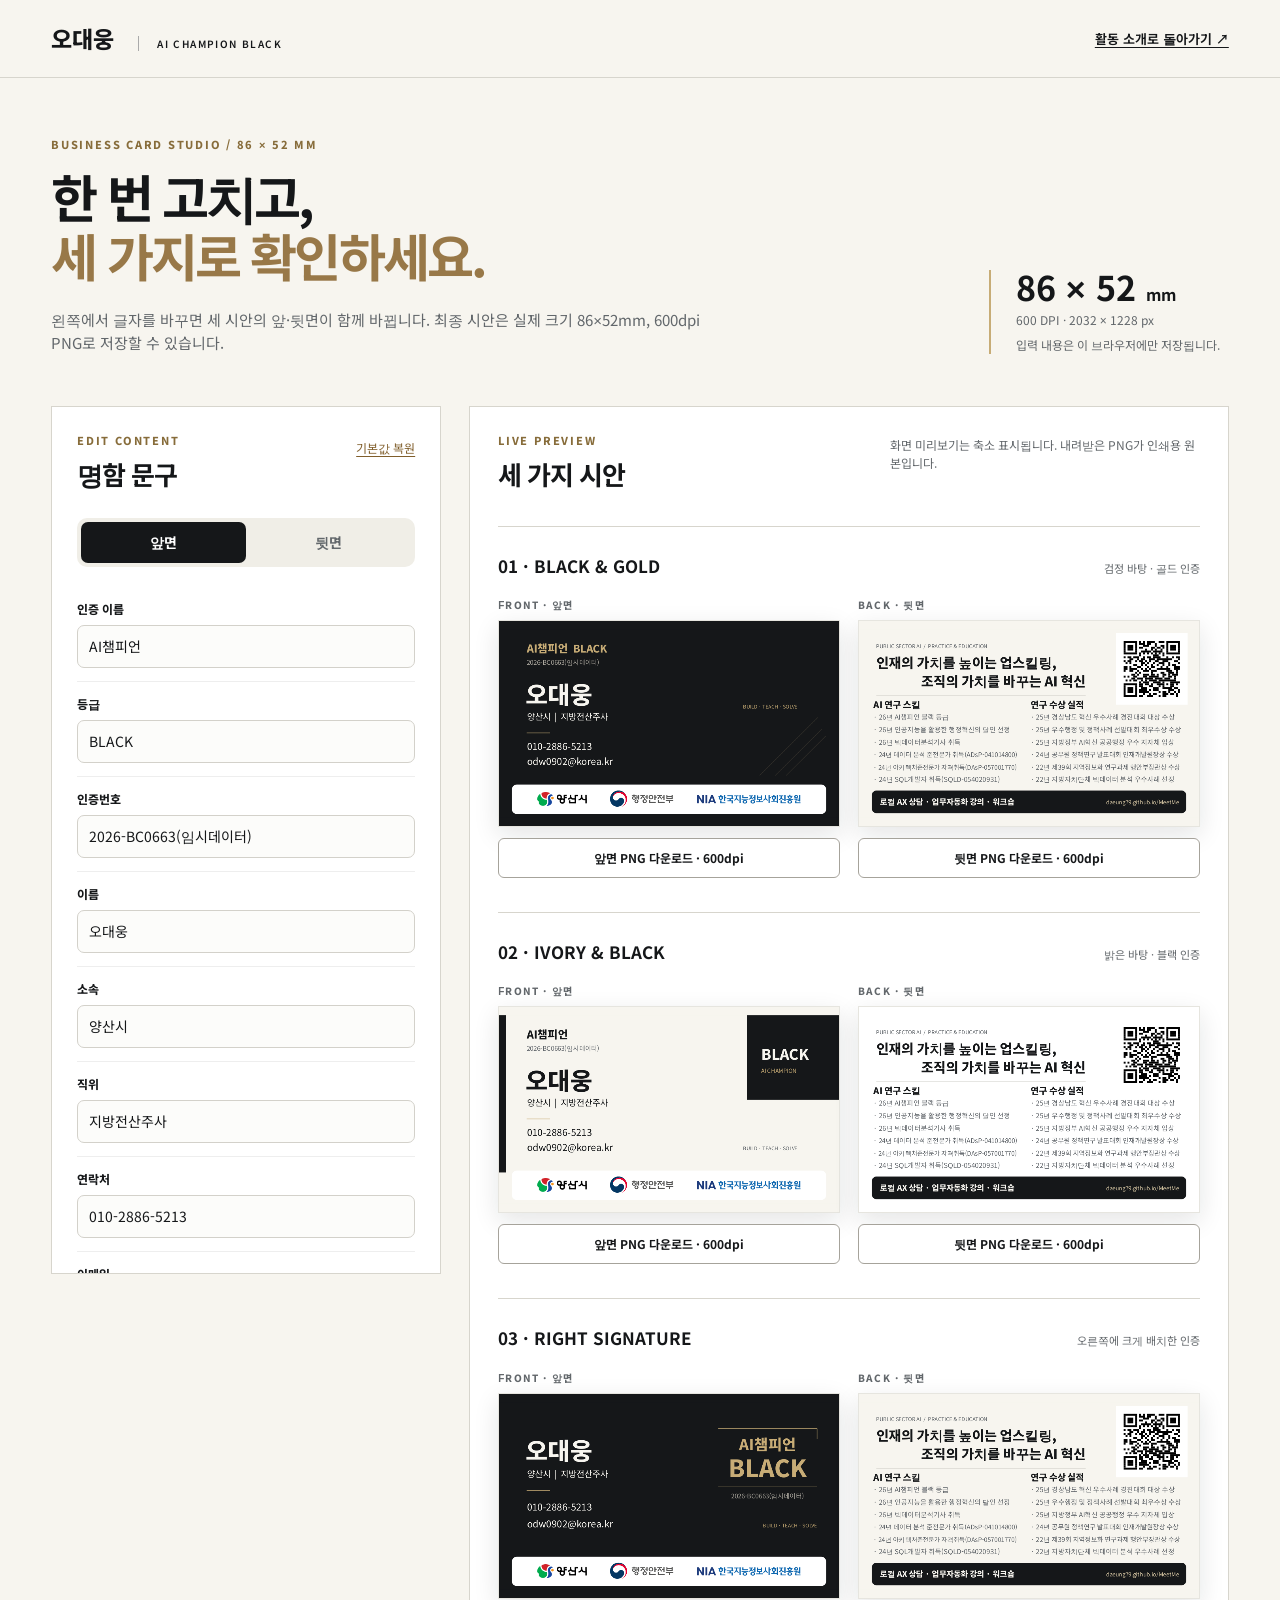
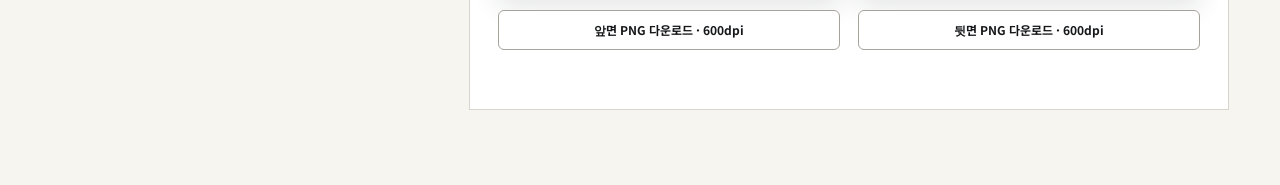
==== editor.html @ 2e4bd579 "Add shared business card editor and 600dpi PNG export" ====
<!doctype html>
<html lang="ko">
<head>
  <meta charset="utf-8">
  <meta name="viewport" content="width=device-width, initial-scale=1">
  <meta name="theme-color" content="#151719">
  <title>AI챔피언 BLACK 명함 편집기 | 오대웅</title>
  <meta name="description" content="한 번의 문구 수정으로 명함 3개 시안을 함께 편집하고 86×52mm, 600dpi PNG로 저장합니다.">
  <link rel="stylesheet" href="editor.css">
  <script src="editor.js" defer></script>
</head>
<body>
  <header class="topbar"><a href="./" class="brand">오대웅 <span>AI CHAMPION BLACK</span></a><a href="./" class="back-link">활동 소개로 돌아가기 ↗</a></header>
  <main>
    <section class="intro"><div><p class="eyebrow">BUSINESS CARD STUDIO / 86 × 52 MM</p><h1>한 번 고치고,<br><em>세 가지로 확인하세요.</em></h1><p>왼쪽에서 글자를 바꾸면 세 시안의 앞·뒷면이 함께 바뀝니다. 최종 시안은 실제 크기 86×52mm, 600dpi PNG로 저장할 수 있습니다.</p></div><div class="spec"><strong>86 × 52 <small>mm</small></strong><span>600 DPI · 2032 × 1228 px</span><span>입력 내용은 이 브라우저에만 저장됩니다.</span></div></section>
    <div class="workspace">
      <aside class="controls" aria-label="명함 문구 편집"><div class="controls-head"><div><p class="eyebrow">EDIT CONTENT</p><h2>명함 문구</h2></div><button type="button" id="reset" class="quiet">기본값 복원</button></div><div class="tabs" role="tablist" aria-label="편집할 면"><button type="button" id="tab-front" role="tab" aria-selected="true" aria-controls="front-fields">앞면</button><button type="button" id="tab-back" role="tab" aria-selected="false" aria-controls="back-fields">뒷면</button></div><form id="card-form" autocomplete="off"><div id="front-fields" role="tabpanel" aria-labelledby="tab-front"></div><div id="back-fields" role="tabpanel" aria-labelledby="tab-back" hidden></div></form><p class="form-note">입력 내용은 자동 저장됩니다. 다른 기기에서는 다시 입력해야 합니다. QR은 현재 <a href="https://daeung79.github.io/MeetMe/" target="_blank" rel="noopener">활동 소개 사이트</a>로 연결됩니다.</p></aside>
      <section class="previews" aria-label="명함 시안"><div class="previews-head"><div><p class="eyebrow">LIVE PREVIEW</p><h2>세 가지 시안</h2></div><p>화면 미리보기는 축소 표시됩니다. 내려받은 PNG가 인쇄용 원본입니다.</p></div><div id="status" class="status" role="status" aria-live="polite"></div><div id="card-grid"></div></section>
    </div>
  </main>
</body>
</html>
---- editor.css ----
@font-face{font-family:MeetSans;src:url('assets/meet-sans.woff') format('woff');font-weight:100 900;font-display:swap}
:root{--ink:#151719;--paper:#f7f5ef;--gold:#c7ac76;--line:#d7d5cd;--muted:#62676b}*{box-sizing:border-box}body{margin:0;background:var(--paper);color:var(--ink);font-family:MeetSans,'Apple SD Gothic Neo','Malgun Gothic',sans-serif;line-height:1.5}button,input,textarea{font:inherit}button{cursor:pointer}a{color:inherit;text-underline-offset:3px}.topbar{min-height:78px;padding:0 clamp(22px,4vw,72px);display:flex;align-items:center;justify-content:space-between;border-bottom:1px solid var(--line);gap:20px}.brand{text-decoration:none;font-size:23px;font-weight:800;white-space:nowrap}.brand span{font-size:10px;letter-spacing:.14em;font-weight:600;border-left:1px solid #aaa;margin-left:18px;padding-left:18px}.back-link{font-size:13px;font-weight:650}.intro{display:flex;align-items:end;justify-content:space-between;gap:48px;padding:58px clamp(22px,4vw,72px) 52px;max-width:1750px;margin:auto}.eyebrow{color:#876c3a;font-size:11px;letter-spacing:.16em;font-weight:800;margin:0 0 14px}.intro h1{font-size:clamp(38px,4vw,66px);line-height:1.16;letter-spacing:-.055em;margin:0}.intro h1 em{font-style:normal;color:#987848}.intro p:last-child{color:var(--muted);font-size:15px;max-width:650px;margin:24px 0 0}.spec{border-left:2px solid var(--gold);padding:0 0 0 25px;min-width:240px;display:grid;gap:7px}.spec strong{font-size:34px;line-height:1}.spec small{font-size:16px}.spec span{font-size:12px;color:var(--muted)}.workspace{max-width:1750px;margin:0 auto;padding:0 clamp(22px,4vw,72px) 75px;display:grid;grid-template-columns:minmax(300px,390px) minmax(0,1fr);gap:28px;align-items:start}.controls,.previews{background:#fff;border:1px solid var(--line)}.controls{position:sticky;top:16px;max-height:calc(100vh - 32px);overflow:auto;padding:25px}.controls-head,.previews-head{display:flex;justify-content:space-between;align-items:start;gap:15px}.controls h2,.previews h2{font-size:26px;letter-spacing:-.04em;margin:0}.controls-head .eyebrow,.previews-head .eyebrow{margin-bottom:5px}.quiet{border:0;background:none;color:#805e2b;padding:7px 0;font-size:12px;text-decoration:underline;text-underline-offset:3px}.tabs{display:grid;grid-template-columns:1fr 1fr;margin:25px 0 20px;background:#f0eee7;padding:4px;border-radius:10px}.tabs button{border:0;background:none;padding:10px;border-radius:7px;color:var(--muted);font-size:14px;font-weight:700}.tabs button[aria-selected=true]{background:var(--ink);color:#fff}.field-group{padding:13px 0;border-top:1px solid #eee}.field-group:first-child{border-top:0}.field-group label{display:block;font-size:12px;font-weight:750;margin-bottom:7px}.field-group input,.field-group textarea{display:block;width:100%;border:1px solid #d3d1ca;border-radius:7px;padding:10px 11px;background:#fcfcfa;color:var(--ink);outline:0;font-size:14px;line-height:1.5}.field-group textarea{resize:vertical;min-height:116px}.field-group input:focus,.field-group textarea:focus{border-color:#927341;box-shadow:0 0 0 3px #c7ac7636}.field-hint,.form-note{font-size:11px;color:var(--muted)}.field-hint{margin:5px 0 0}.form-note{border-top:1px solid var(--line);padding-top:16px;margin:18px 0 0;line-height:1.7}.previews{padding:25px 28px}.previews-head p:last-child{font-size:12px;color:var(--muted);max-width:310px;margin:4px 0}.status{min-height:25px;font-size:12px;color:#805e2b;margin-top:8px}.concept{border-top:1px solid var(--line);padding:26px 0 34px}.concept-head{display:flex;justify-content:space-between;gap:15px;align-items:baseline;margin-bottom:19px}.concept h3{margin:0;font-size:17px}.concept-head span{font-size:11px;color:var(--muted)}.card-pair{display:grid;grid-template-columns:repeat(2,minmax(0,1fr));gap:18px}.card-side{min-width:0}.card-side>span{display:block;font-size:10px;letter-spacing:.12em;color:var(--muted);margin-bottom:8px;font-weight:800}.card-side canvas{width:100%;height:auto;aspect-ratio:86/52;display:block;background:#fff;box-shadow:0 8px 24px #1517191c;border:1px solid #e6e5df}.download{width:100%;margin-top:11px;border:1px solid #a6a39b;border-radius:6px;background:#fff;padding:10px 12px;color:var(--ink);font-weight:700;font-size:12px}.download:hover{background:var(--ink);color:#fff}.download:focus-visible,.quiet:focus-visible,.tabs button:focus-visible,a:focus-visible{outline:3px solid #b69458;outline-offset:3px}@media(max-width:1100px){.workspace{grid-template-columns:320px minmax(0,1fr)}.card-pair{grid-template-columns:1fr}.card-side canvas{max-width:600px}}@media(max-width:760px){.topbar{min-height:68px}.brand{font-size:19px}.brand span{display:none}.back-link{font-size:11px}.intro{display:block;padding-top:38px;padding-bottom:30px}.intro p:last-child{font-size:13px;margin-top:18px}.spec{margin-top:30px}.workspace{display:block}.controls{position:static;max-height:none;margin-bottom:20px}.previews{padding:20px}.previews-head{display:block}.previews-head p:last-child{margin-top:8px}.card-pair{grid-template-columns:1fr}}
@media(max-width:760px){.controls{max-height:470px;overflow:auto}}
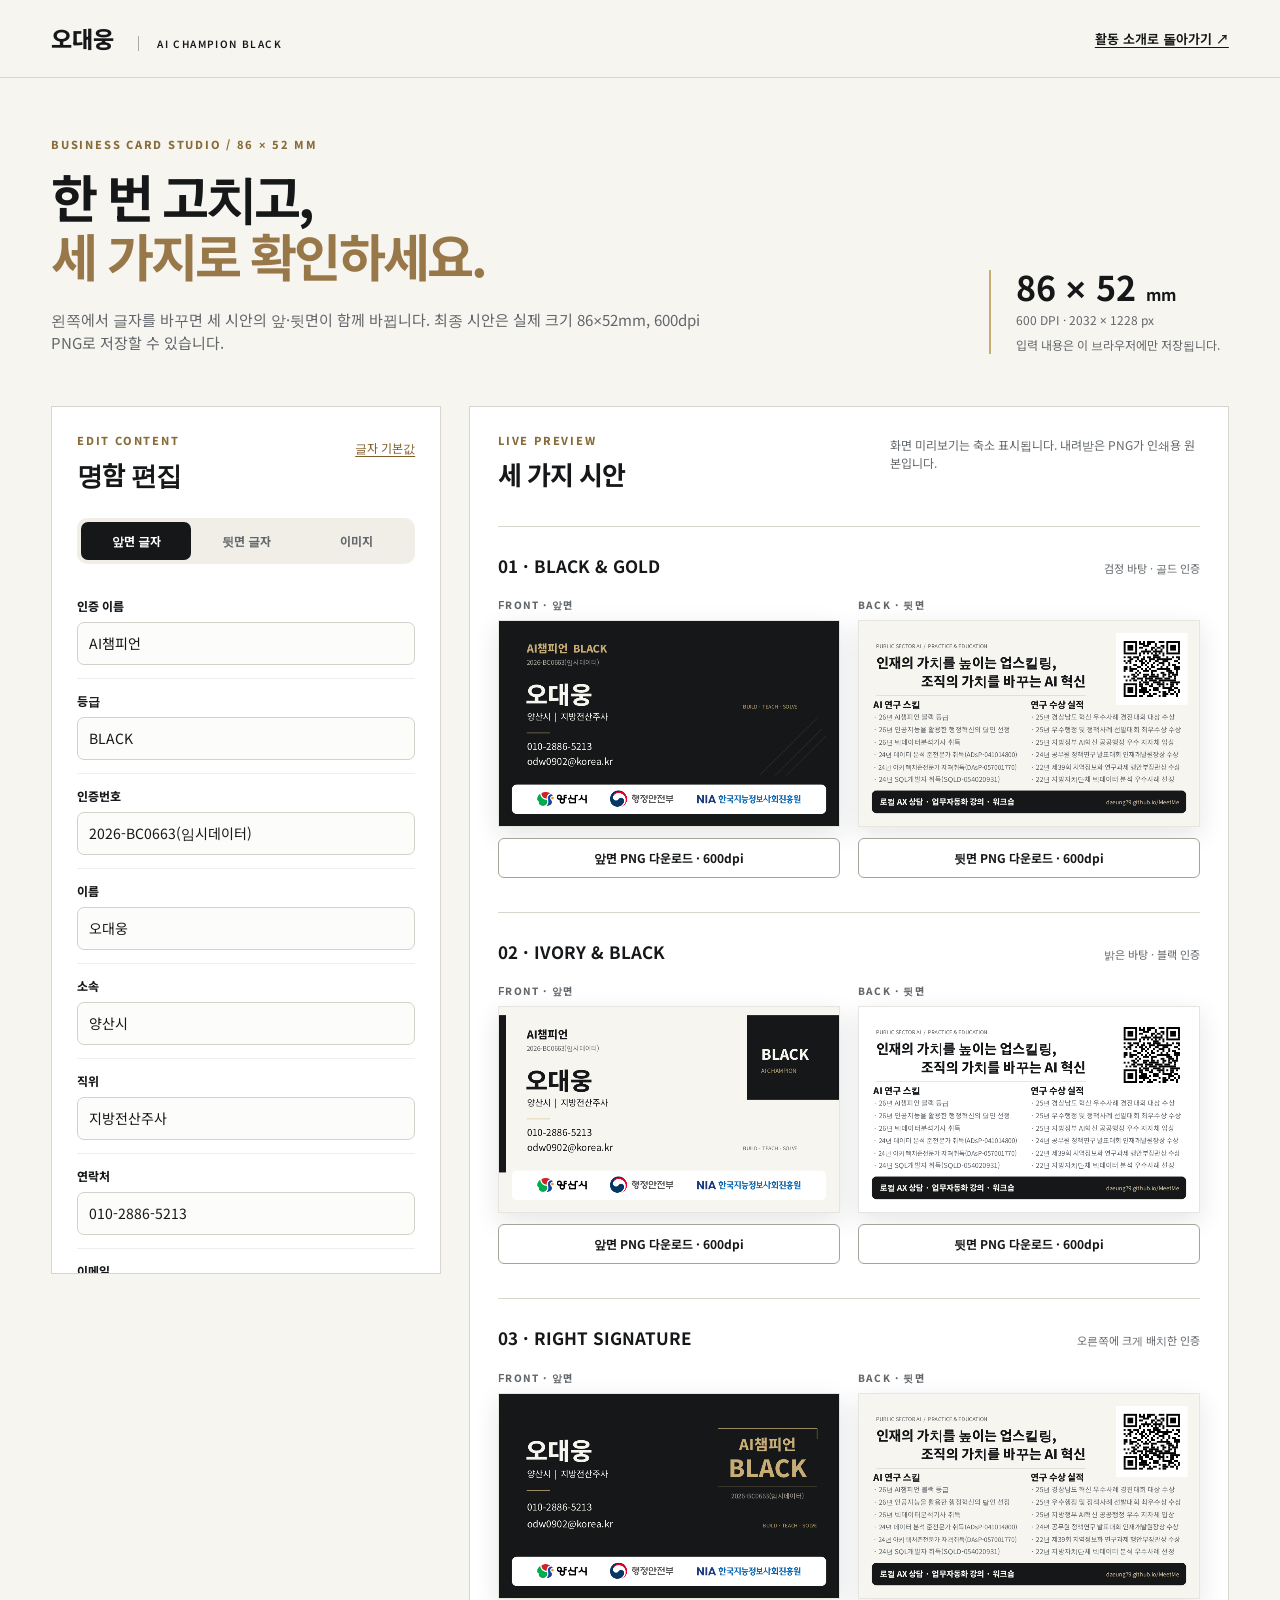
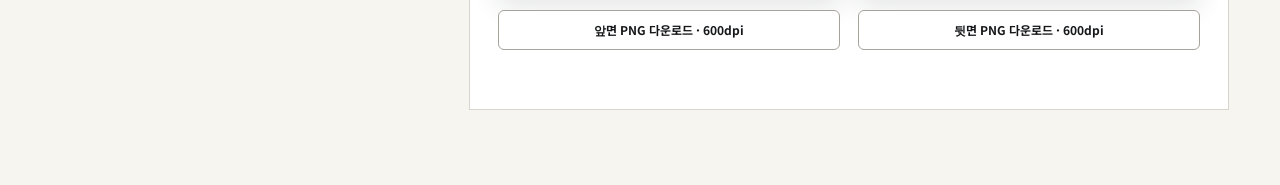
==== commit 42332daa: "Refactor code structure for improved readability and maintainability" ====
--- a/editor.html
+++ b/editor.html
@@ -14,7 +14,7 @@
   <main>
     <section class="intro"><div><p class="eyebrow">BUSINESS CARD STUDIO / 86 × 52 MM</p><h1>한 번 고치고,<br><em>세 가지로 확인하세요.</em></h1><p>왼쪽에서 글자를 바꾸면 세 시안의 앞·뒷면이 함께 바뀝니다. 최종 시안은 실제 크기 86×52mm, 600dpi PNG로 저장할 수 있습니다.</p></div><div class="spec"><strong>86 × 52 <small>mm</small></strong><span>600 DPI · 2032 × 1228 px</span><span>입력 내용은 이 브라우저에만 저장됩니다.</span></div></section>
     <div class="workspace">
-      <aside class="controls" aria-label="명함 문구 편집"><div class="controls-head"><div><p class="eyebrow">EDIT CONTENT</p><h2>명함 문구</h2></div><button type="button" id="reset" class="quiet">기본값 복원</button></div><div class="tabs" role="tablist" aria-label="편집할 면"><button type="button" id="tab-front" role="tab" aria-selected="true" aria-controls="front-fields">앞면</button><button type="button" id="tab-back" role="tab" aria-selected="false" aria-controls="back-fields">뒷면</button></div><form id="card-form" autocomplete="off"><div id="front-fields" role="tabpanel" aria-labelledby="tab-front"></div><div id="back-fields" role="tabpanel" aria-labelledby="tab-back" hidden></div></form><p class="form-note">입력 내용은 자동 저장됩니다. 다른 기기에서는 다시 입력해야 합니다. QR은 현재 <a href="https://daeung79.github.io/MeetMe/" target="_blank" rel="noopener">활동 소개 사이트</a>로 연결됩니다.</p></aside>
+      <aside class="controls" aria-label="명함 편집"><div class="controls-head"><div><p class="eyebrow">EDIT CONTENT</p><h2>명함 편집</h2></div><button type="button" id="reset" class="quiet">글자 기본값</button></div><div class="tabs" role="tablist" aria-label="편집할 항목"><button type="button" id="tab-front" role="tab" aria-selected="true" aria-controls="front-fields">앞면 글자</button><button type="button" id="tab-back" role="tab" aria-selected="false" aria-controls="back-fields">뒷면 글자</button><button type="button" id="tab-images" role="tab" aria-selected="false" aria-controls="image-fields">이미지</button></div><form id="card-form" autocomplete="off"><div id="front-fields" role="tabpanel" aria-labelledby="tab-front"></div><div id="back-fields" role="tabpanel" aria-labelledby="tab-back" hidden></div></form><div id="image-fields" role="tabpanel" aria-labelledby="tab-images" hidden><p class="upload-intro">앞·뒷면 이미지는 세 시안의 해당 면을 완성 이미지로 대체합니다. 등록한 이미지 자체의 글자는 위 입력칸에서 바뀌지 않습니다. QR 이미지는 기본 디자인의 QR 자리만 바꿉니다.</p><div id="upload-list"></div><p class="field-hint">PNG·JPG·WebP 지원. 이미지는 이 브라우저에만 저장되며 서버로 전송되지 않습니다. QR을 바꾼 뒤에는 내려받은 PNG를 휴대전화로 스캔해 확인하세요.</p></div><p class="form-note">글자와 등록 이미지는 이 브라우저에만 자동 저장됩니다. QR 기본값은 <a href="https://daeung79.github.io/MeetMe/" target="_blank" rel="noopener">활동 소개 사이트</a>로 연결됩니다.</p></aside>
       <section class="previews" aria-label="명함 시안"><div class="previews-head"><div><p class="eyebrow">LIVE PREVIEW</p><h2>세 가지 시안</h2></div><p>화면 미리보기는 축소 표시됩니다. 내려받은 PNG가 인쇄용 원본입니다.</p></div><div id="status" class="status" role="status" aria-live="polite"></div><div id="card-grid"></div></section>
     </div>
   </main>
--- a/editor.css
+++ b/editor.css
@@ -1,3 +1,4 @@
 @font-face{font-family:MeetSans;src:url('assets/meet-sans.woff') format('woff');font-weight:100 900;font-display:swap}
 :root{--ink:#151719;--paper:#f7f5ef;--gold:#c7ac76;--line:#d7d5cd;--muted:#62676b}*{box-sizing:border-box}body{margin:0;background:var(--paper);color:var(--ink);font-family:MeetSans,'Apple SD Gothic Neo','Malgun Gothic',sans-serif;line-height:1.5}button,input,textarea{font:inherit}button{cursor:pointer}a{color:inherit;text-underline-offset:3px}.topbar{min-height:78px;padding:0 clamp(22px,4vw,72px);display:flex;align-items:center;justify-content:space-between;border-bottom:1px solid var(--line);gap:20px}.brand{text-decoration:none;font-size:23px;font-weight:800;white-space:nowrap}.brand span{font-size:10px;letter-spacing:.14em;font-weight:600;border-left:1px solid #aaa;margin-left:18px;padding-left:18px}.back-link{font-size:13px;font-weight:650}.intro{display:flex;align-items:end;justify-content:space-between;gap:48px;padding:58px clamp(22px,4vw,72px) 52px;max-width:1750px;margin:auto}.eyebrow{color:#876c3a;font-size:11px;letter-spacing:.16em;font-weight:800;margin:0 0 14px}.intro h1{font-size:clamp(38px,4vw,66px);line-height:1.16;letter-spacing:-.055em;margin:0}.intro h1 em{font-style:normal;color:#987848}.intro p:last-child{color:var(--muted);font-size:15px;max-width:650px;margin:24px 0 0}.spec{border-left:2px solid var(--gold);padding:0 0 0 25px;min-width:240px;display:grid;gap:7px}.spec strong{font-size:34px;line-height:1}.spec small{font-size:16px}.spec span{font-size:12px;color:var(--muted)}.workspace{max-width:1750px;margin:0 auto;padding:0 clamp(22px,4vw,72px) 75px;display:grid;grid-template-columns:minmax(300px,390px) minmax(0,1fr);gap:28px;align-items:start}.controls,.previews{background:#fff;border:1px solid var(--line)}.controls{position:sticky;top:16px;max-height:calc(100vh - 32px);overflow:auto;padding:25px}.controls-head,.previews-head{display:flex;justify-content:space-between;align-items:start;gap:15px}.controls h2,.previews h2{font-size:26px;letter-spacing:-.04em;margin:0}.controls-head .eyebrow,.previews-head .eyebrow{margin-bottom:5px}.quiet{border:0;background:none;color:#805e2b;padding:7px 0;font-size:12px;text-decoration:underline;text-underline-offset:3px}.tabs{display:grid;grid-template-columns:1fr 1fr;margin:25px 0 20px;background:#f0eee7;padding:4px;border-radius:10px}.tabs button{border:0;background:none;padding:10px;border-radius:7px;color:var(--muted);font-size:14px;font-weight:700}.tabs button[aria-selected=true]{background:var(--ink);color:#fff}.field-group{padding:13px 0;border-top:1px solid #eee}.field-group:first-child{border-top:0}.field-group label{display:block;font-size:12px;font-weight:750;margin-bottom:7px}.field-group input,.field-group textarea{display:block;width:100%;border:1px solid #d3d1ca;border-radius:7px;padding:10px 11px;background:#fcfcfa;color:var(--ink);outline:0;font-size:14px;line-height:1.5}.field-group textarea{resize:vertical;min-height:116px}.field-group input:focus,.field-group textarea:focus{border-color:#927341;box-shadow:0 0 0 3px #c7ac7636}.field-hint,.form-note{font-size:11px;color:var(--muted)}.field-hint{margin:5px 0 0}.form-note{border-top:1px solid var(--line);padding-top:16px;margin:18px 0 0;line-height:1.7}.previews{padding:25px 28px}.previews-head p:last-child{font-size:12px;color:var(--muted);max-width:310px;margin:4px 0}.status{min-height:25px;font-size:12px;color:#805e2b;margin-top:8px}.concept{border-top:1px solid var(--line);padding:26px 0 34px}.concept-head{display:flex;justify-content:space-between;gap:15px;align-items:baseline;margin-bottom:19px}.concept h3{margin:0;font-size:17px}.concept-head span{font-size:11px;color:var(--muted)}.card-pair{display:grid;grid-template-columns:repeat(2,minmax(0,1fr));gap:18px}.card-side{min-width:0}.card-side>span{display:block;font-size:10px;letter-spacing:.12em;color:var(--muted);margin-bottom:8px;font-weight:800}.card-side canvas{width:100%;height:auto;aspect-ratio:86/52;display:block;background:#fff;box-shadow:0 8px 24px #1517191c;border:1px solid #e6e5df}.download{width:100%;margin-top:11px;border:1px solid #a6a39b;border-radius:6px;background:#fff;padding:10px 12px;color:var(--ink);font-weight:700;font-size:12px}.download:hover{background:var(--ink);color:#fff}.download:focus-visible,.quiet:focus-visible,.tabs button:focus-visible,a:focus-visible{outline:3px solid #b69458;outline-offset:3px}@media(max-width:1100px){.workspace{grid-template-columns:320px minmax(0,1fr)}.card-pair{grid-template-columns:1fr}.card-side canvas{max-width:600px}}@media(max-width:760px){.topbar{min-height:68px}.brand{font-size:19px}.brand span{display:none}.back-link{font-size:11px}.intro{display:block;padding-top:38px;padding-bottom:30px}.intro p:last-child{font-size:13px;margin-top:18px}.spec{margin-top:30px}.workspace{display:block}.controls{position:static;max-height:none;margin-bottom:20px}.previews{padding:20px}.previews-head{display:block}.previews-head p:last-child{margin-top:8px}.card-pair{grid-template-columns:1fr}}
 @media(max-width:760px){.controls{max-height:470px;overflow:auto}}
+.tabs{grid-template-columns:repeat(3,1fr)}.tabs button{font-size:12px}.upload-intro{font-size:12px;line-height:1.7;color:var(--muted);margin:2px 0 18px}.upload-field{padding:18px 0;border-top:1px solid var(--line)}.upload-field h3{font-size:14px;margin:0 0 4px}.upload-field p{font-size:11px;color:var(--muted);margin:0 0 10px;line-height:1.6}.upload-field input[type=file]{display:block;width:100%;font-size:12px;color:var(--muted)}.upload-field input[type=file]::file-selector-button{border:1px solid #c6c3ba;background:#f4f2ec;border-radius:5px;padding:8px 10px;margin-right:10px;cursor:pointer}.upload-meta{font-size:11px;color:#805e2b;margin:10px 0}.upload-actions{display:flex;align-items:center;justify-content:space-between;gap:10px}.upload-actions select{border:1px solid #c6c3ba;background:#fff;border-radius:5px;padding:6px;font-size:11px}.upload-actions button{border:0;background:transparent;text-decoration:underline;text-underline-offset:3px;color:#805e2b;font-size:11px;padding:6px 0}.upload-actions button:disabled{opacity:.45;cursor:not-allowed}
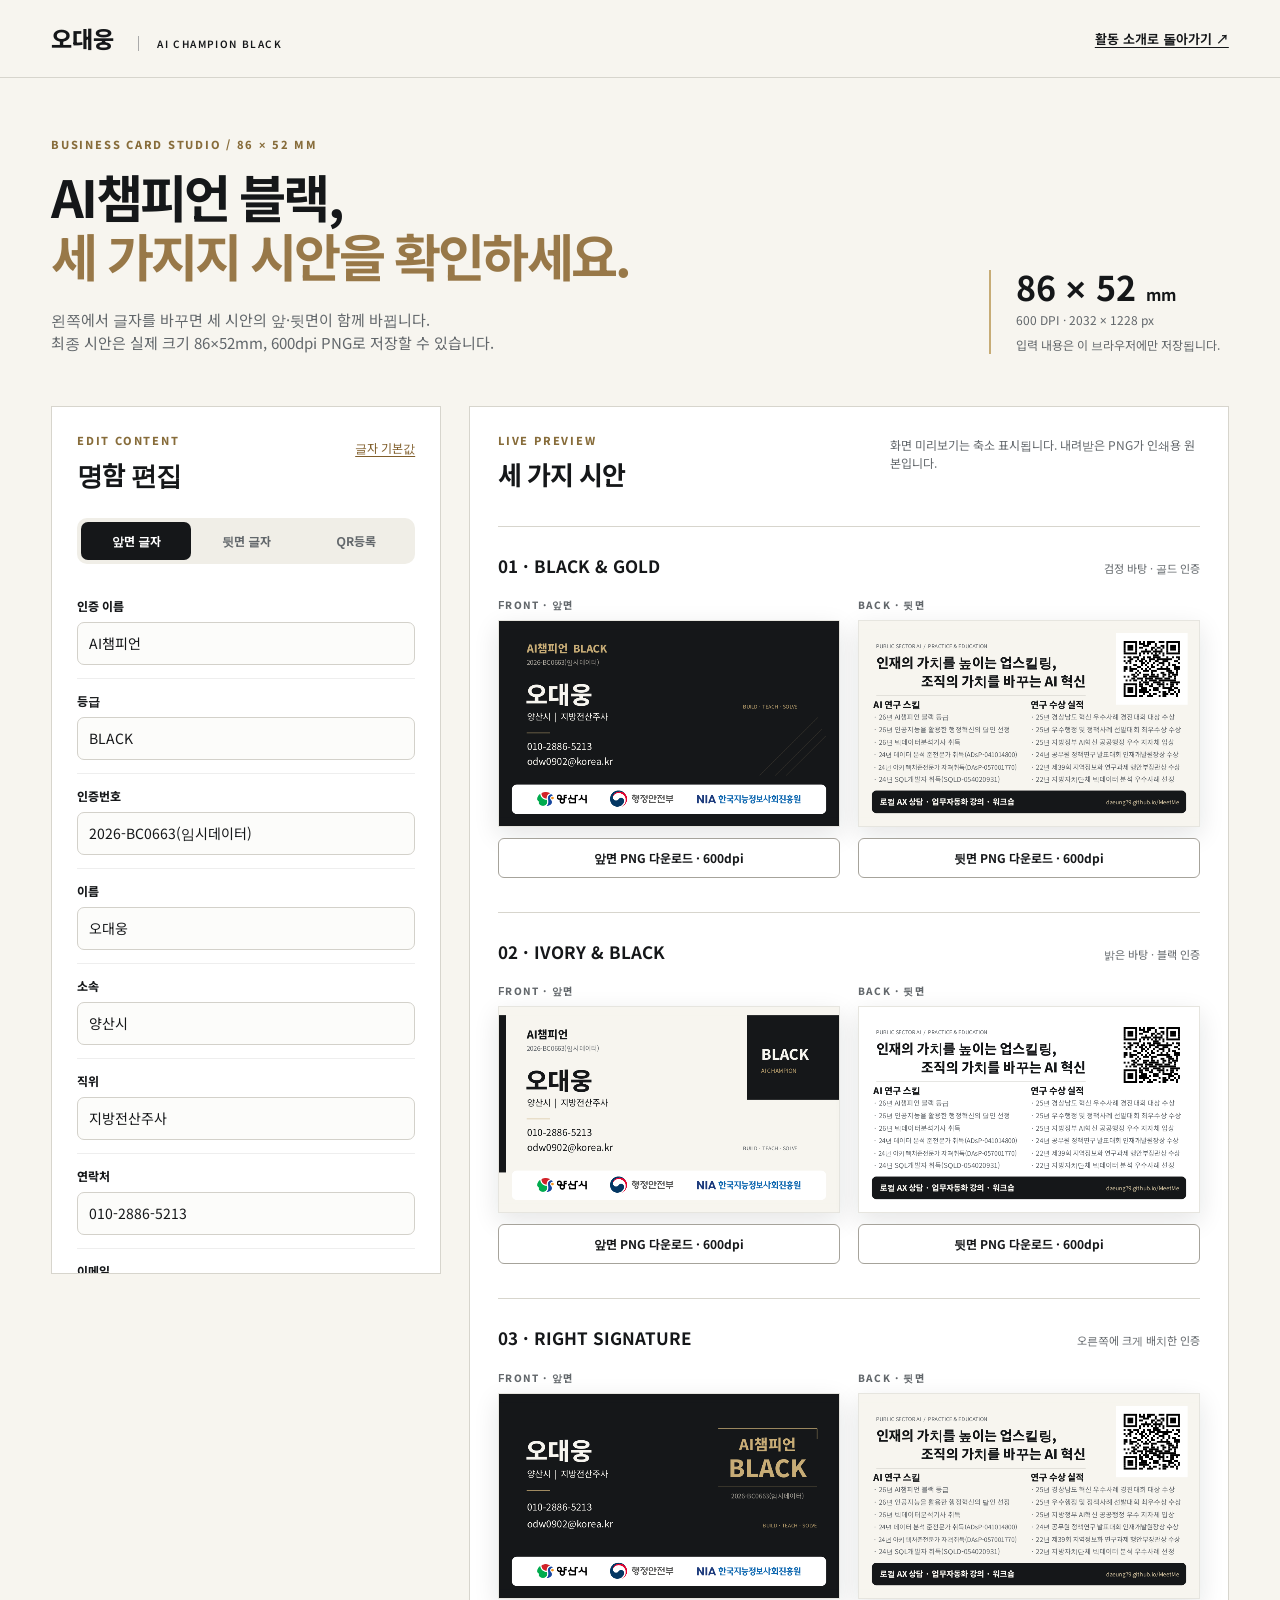
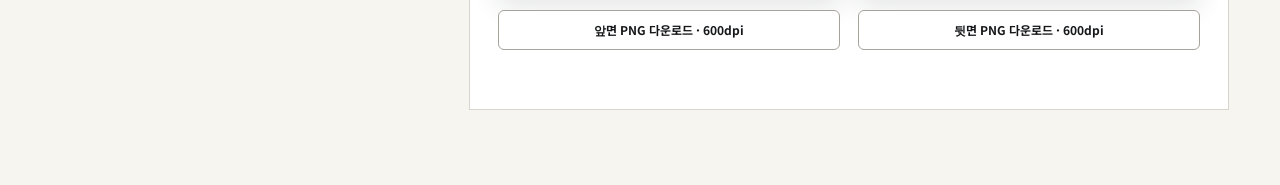
==== commit 182d37cb: "명함 편집기 기능 개선 및 QR 이미지 등록 기능 추가" ====
--- a/editor.html
+++ b/editor.html
@@ -12,9 +12,9 @@
 <body>
   <header class="topbar"><a href="./" class="brand">오대웅 <span>AI CHAMPION BLACK</span></a><a href="./" class="back-link">활동 소개로 돌아가기 ↗</a></header>
   <main>
-    <section class="intro"><div><p class="eyebrow">BUSINESS CARD STUDIO / 86 × 52 MM</p><h1>한 번 고치고,<br><em>세 가지로 확인하세요.</em></h1><p>왼쪽에서 글자를 바꾸면 세 시안의 앞·뒷면이 함께 바뀝니다. 최종 시안은 실제 크기 86×52mm, 600dpi PNG로 저장할 수 있습니다.</p></div><div class="spec"><strong>86 × 52 <small>mm</small></strong><span>600 DPI · 2032 × 1228 px</span><span>입력 내용은 이 브라우저에만 저장됩니다.</span></div></section>
+    <section class="intro"><div><p class="eyebrow">BUSINESS CARD STUDIO / 86 × 52 MM</p><h1>AI챔피언 블랙,<br><em>세 가지지 시안을 확인하세요.</em></h1><p>왼쪽에서 글자를 바꾸면 세 시안의 앞·뒷면이 함께 바뀝니다.<br>최종 시안은 실제 크기 86×52mm, 600dpi PNG로 저장할 수 있습니다.</p></div><div class="spec"><strong>86 × 52 <small>mm</small></strong><span>600 DPI · 2032 × 1228 px</span><span>입력 내용은 이 브라우저에만 저장됩니다.</span></div></section>
     <div class="workspace">
-      <aside class="controls" aria-label="명함 편집"><div class="controls-head"><div><p class="eyebrow">EDIT CONTENT</p><h2>명함 편집</h2></div><button type="button" id="reset" class="quiet">글자 기본값</button></div><div class="tabs" role="tablist" aria-label="편집할 항목"><button type="button" id="tab-front" role="tab" aria-selected="true" aria-controls="front-fields">앞면 글자</button><button type="button" id="tab-back" role="tab" aria-selected="false" aria-controls="back-fields">뒷면 글자</button><button type="button" id="tab-images" role="tab" aria-selected="false" aria-controls="image-fields">이미지</button></div><form id="card-form" autocomplete="off"><div id="front-fields" role="tabpanel" aria-labelledby="tab-front"></div><div id="back-fields" role="tabpanel" aria-labelledby="tab-back" hidden></div></form><div id="image-fields" role="tabpanel" aria-labelledby="tab-images" hidden><p class="upload-intro">앞·뒷면 이미지는 세 시안의 해당 면을 완성 이미지로 대체합니다. 등록한 이미지 자체의 글자는 위 입력칸에서 바뀌지 않습니다. QR 이미지는 기본 디자인의 QR 자리만 바꿉니다.</p><div id="upload-list"></div><p class="field-hint">PNG·JPG·WebP 지원. 이미지는 이 브라우저에만 저장되며 서버로 전송되지 않습니다. QR을 바꾼 뒤에는 내려받은 PNG를 휴대전화로 스캔해 확인하세요.</p></div><p class="form-note">글자와 등록 이미지는 이 브라우저에만 자동 저장됩니다. QR 기본값은 <a href="https://daeung79.github.io/MeetMe/" target="_blank" rel="noopener">활동 소개 사이트</a>로 연결됩니다.</p></aside>
+      <aside class="controls" aria-label="명함 편집"><div class="controls-head"><div><p class="eyebrow">EDIT CONTENT</p><h2>명함 편집</h2></div><button type="button" id="reset" class="quiet">글자 기본값</button></div><div class="tabs" role="tablist" aria-label="편집할 항목"><button type="button" id="tab-front" role="tab" aria-selected="true" aria-controls="front-fields">앞면 글자</button><button type="button" id="tab-back" role="tab" aria-selected="false" aria-controls="back-fields">뒷면 글자</button><button type="button" id="tab-images" role="tab" aria-selected="false" aria-controls="image-fields">QR등록</button></div><form id="card-form" autocomplete="off"><div id="front-fields" role="tabpanel" aria-labelledby="tab-front"></div><div id="back-fields" role="tabpanel" aria-labelledby="tab-back" hidden></div></form><div id="image-fields" role="tabpanel" aria-labelledby="tab-images" hidden><p class="upload-intro">등록한 QR 이미지는 세 시안 뒷면의 QR 자리에 적용됩니다.</p><div id="upload-list"></div><p class="field-hint">PNG·JPG·WebP 지원. 이미지는 이 브라우저에만 저장되며 서버로 전송되지 않습니다. QR을 바꾼 뒤에는 내려받은 PNG를 휴대전화로 스캔해 확인하세요.</p></div><p class="form-note">글자와 등록 이미지는 이 브라우저에만 자동 저장됩니다. QR 기본값은 <a href="https://daeung79.github.io/MeetMe/" target="_blank" rel="noopener">활동 소개 사이트</a>로 연결됩니다.</p></aside>
       <section class="previews" aria-label="명함 시안"><div class="previews-head"><div><p class="eyebrow">LIVE PREVIEW</p><h2>세 가지 시안</h2></div><p>화면 미리보기는 축소 표시됩니다. 내려받은 PNG가 인쇄용 원본입니다.</p></div><div id="status" class="status" role="status" aria-live="polite"></div><div id="card-grid"></div></section>
     </div>
   </main>
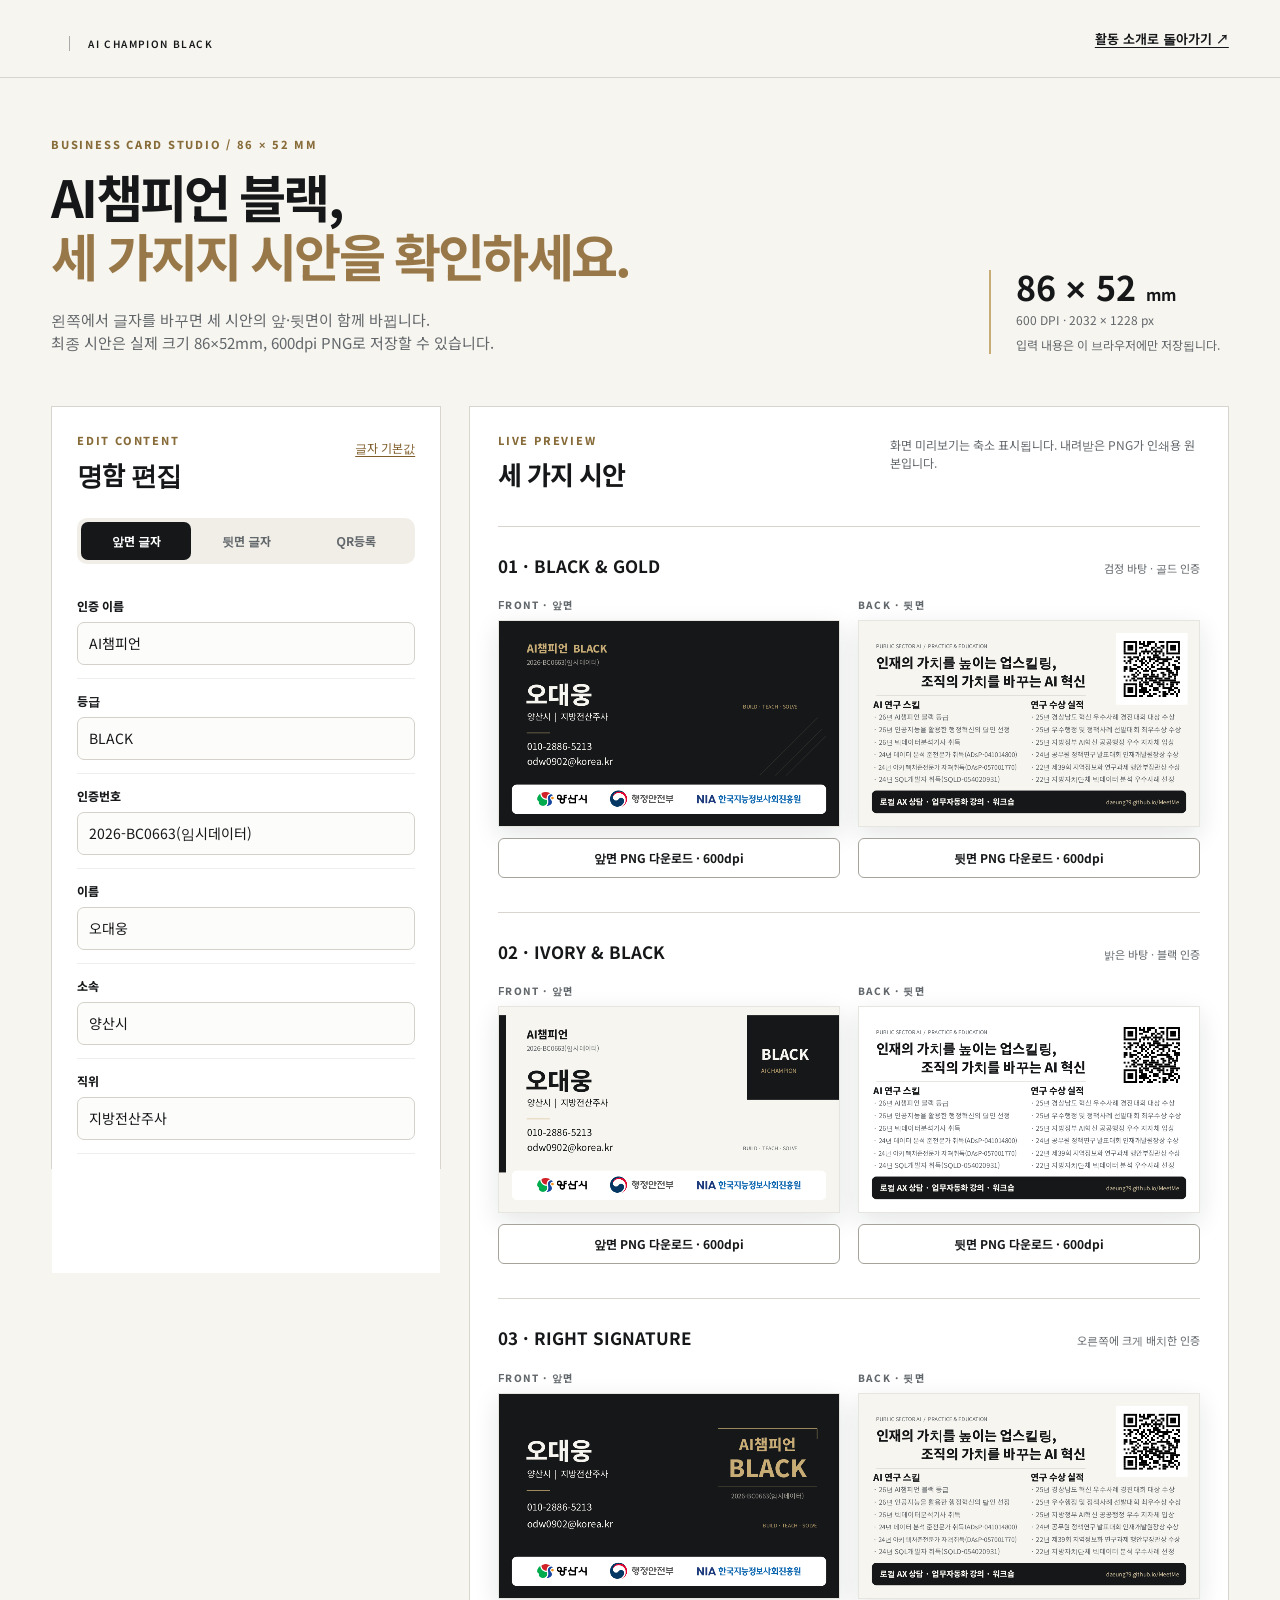
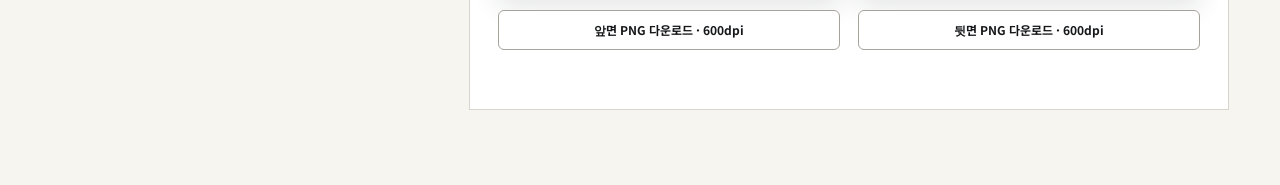
==== commit e33f54b6: "헤더 수정 및 메인 화면으로 돌아가기 링크 추가" ====
--- a/editor.html
+++ b/editor.html
@@ -10,7 +10,7 @@
   <script src="editor.js" defer></script>
 </head>
 <body>
-  <header class="topbar"><a href="./" class="brand">오대웅 <span>AI CHAMPION BLACK</span></a><a href="./" class="back-link">활동 소개로 돌아가기 ↗</a></header>
+  <header class="topbar"><a href="./" class="brand"><span>AI CHAMPION BLACK</span></a><a href="./" class="back-link">활동 소개로 돌아가기 ↗</a></header>
   <main>
     <section class="intro"><div><p class="eyebrow">BUSINESS CARD STUDIO / 86 × 52 MM</p><h1>AI챔피언 블랙,<br><em>세 가지지 시안을 확인하세요.</em></h1><p>왼쪽에서 글자를 바꾸면 세 시안의 앞·뒷면이 함께 바뀝니다.<br>최종 시안은 실제 크기 86×52mm, 600dpi PNG로 저장할 수 있습니다.</p></div><div class="spec"><strong>86 × 52 <small>mm</small></strong><span>600 DPI · 2032 × 1228 px</span><span>입력 내용은 이 브라우저에만 저장됩니다.</span></div></section>
     <div class="workspace">
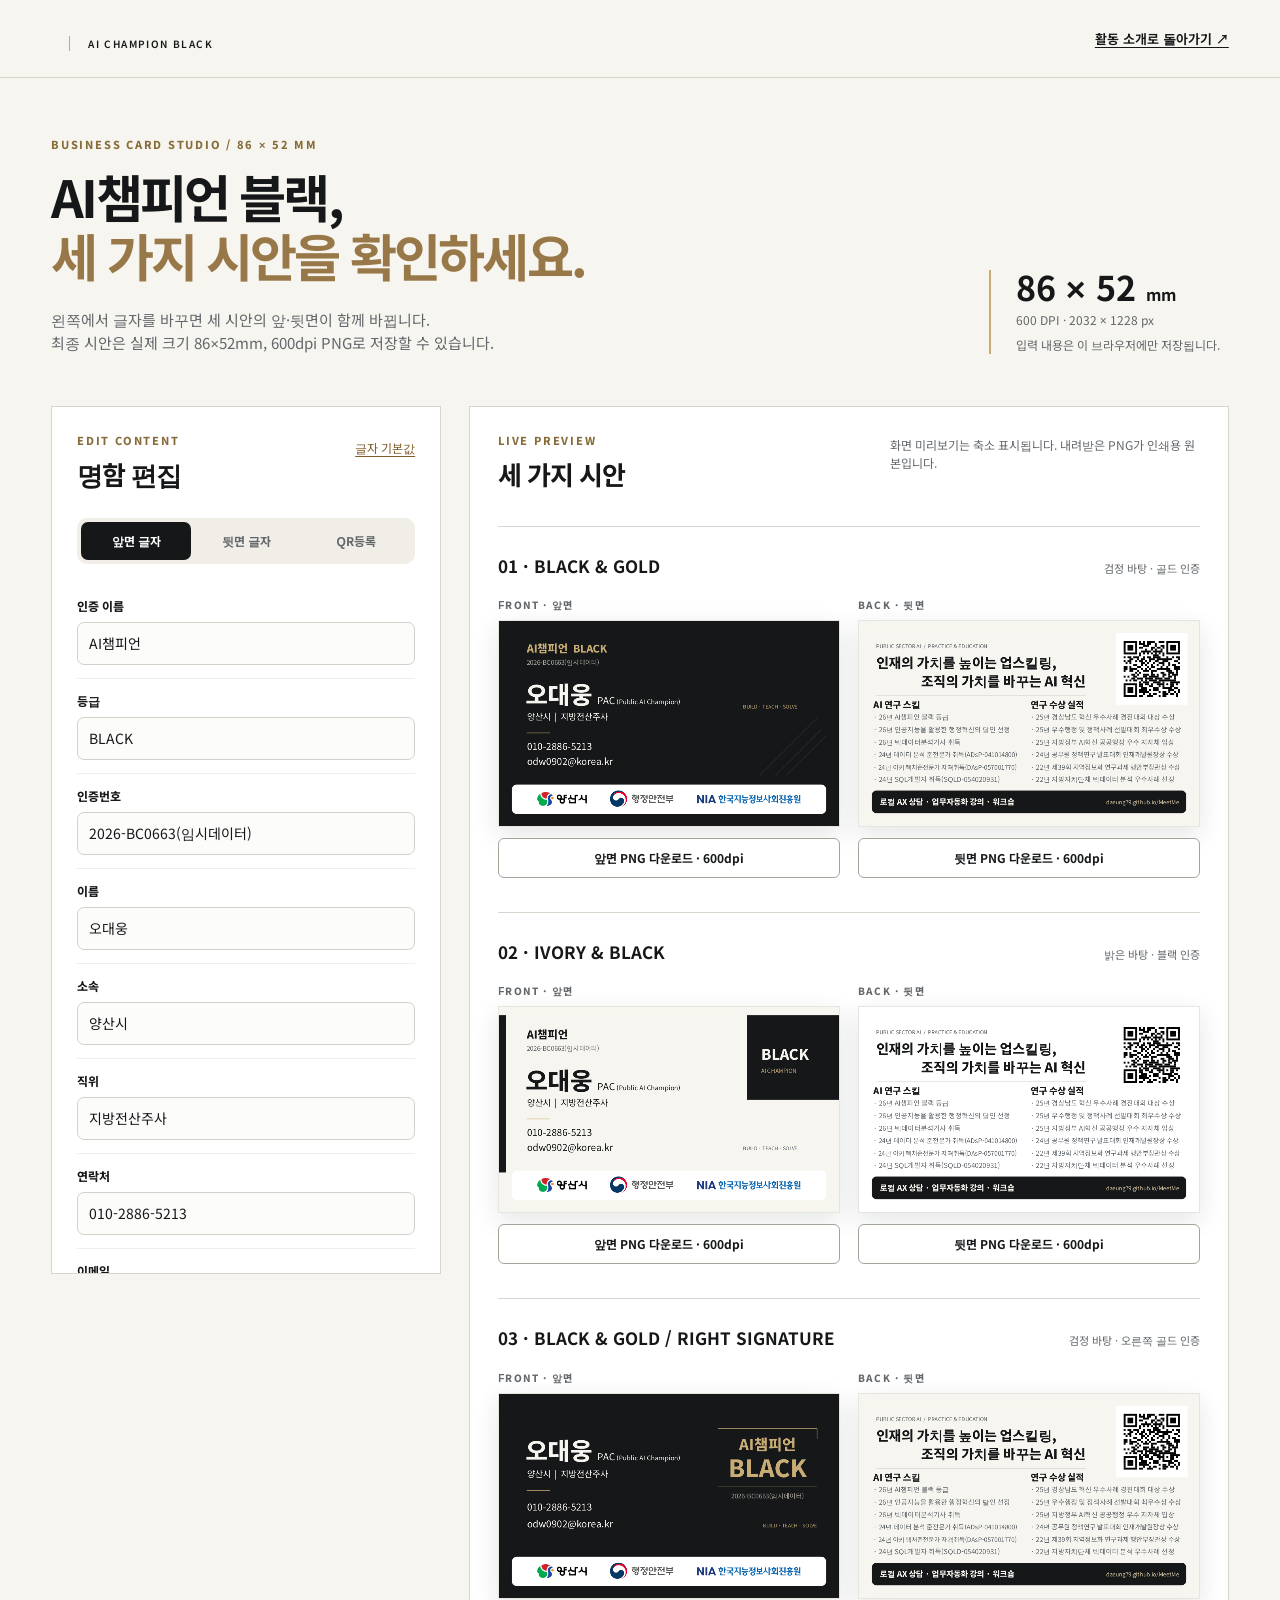
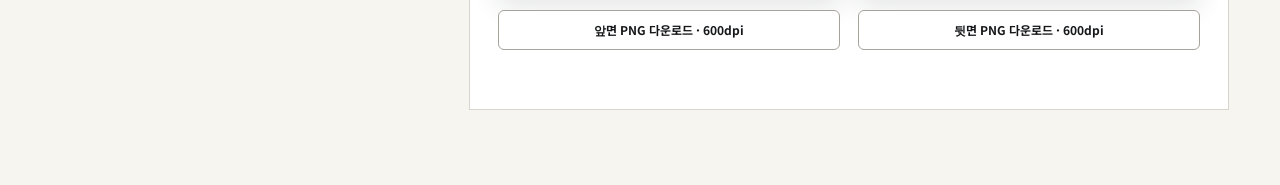
==== commit eb26f42c: "수정: 명함 디자인 개념 설명을 업데이트하여 가독성 향상" ====
--- a/editor.html
+++ b/editor.html
@@ -12,7 +12,7 @@
 <body>
   <header class="topbar"><a href="./" class="brand"><span>AI CHAMPION BLACK</span></a><a href="./" class="back-link">활동 소개로 돌아가기 ↗</a></header>
   <main>
-    <section class="intro"><div><p class="eyebrow">BUSINESS CARD STUDIO / 86 × 52 MM</p><h1>AI챔피언 블랙,<br><em>세 가지지 시안을 확인하세요.</em></h1><p>왼쪽에서 글자를 바꾸면 세 시안의 앞·뒷면이 함께 바뀝니다.<br>최종 시안은 실제 크기 86×52mm, 600dpi PNG로 저장할 수 있습니다.</p></div><div class="spec"><strong>86 × 52 <small>mm</small></strong><span>600 DPI · 2032 × 1228 px</span><span>입력 내용은 이 브라우저에만 저장됩니다.</span></div></section>
+    <section class="intro"><div><p class="eyebrow">BUSINESS CARD STUDIO / 86 × 52 MM</p><h1>AI챔피언 블랙,<br><em>세 가지 시안을 확인하세요.</em></h1><p>왼쪽에서 글자를 바꾸면 세 시안의 앞·뒷면이 함께 바뀝니다.<br>최종 시안은 실제 크기 86×52mm, 600dpi PNG로 저장할 수 있습니다.</p></div><div class="spec"><strong>86 × 52 <small>mm</small></strong><span>600 DPI · 2032 × 1228 px</span><span>입력 내용은 이 브라우저에만 저장됩니다.</span></div></section>
     <div class="workspace">
       <aside class="controls" aria-label="명함 편집"><div class="controls-head"><div><p class="eyebrow">EDIT CONTENT</p><h2>명함 편집</h2></div><button type="button" id="reset" class="quiet">글자 기본값</button></div><div class="tabs" role="tablist" aria-label="편집할 항목"><button type="button" id="tab-front" role="tab" aria-selected="true" aria-controls="front-fields">앞면 글자</button><button type="button" id="tab-back" role="tab" aria-selected="false" aria-controls="back-fields">뒷면 글자</button><button type="button" id="tab-images" role="tab" aria-selected="false" aria-controls="image-fields">QR등록</button></div><form id="card-form" autocomplete="off"><div id="front-fields" role="tabpanel" aria-labelledby="tab-front"></div><div id="back-fields" role="tabpanel" aria-labelledby="tab-back" hidden></div></form><div id="image-fields" role="tabpanel" aria-labelledby="tab-images" hidden><p class="upload-intro">등록한 QR 이미지는 세 시안 뒷면의 QR 자리에 적용됩니다.</p><div id="upload-list"></div><p class="field-hint">PNG·JPG·WebP 지원. 이미지는 이 브라우저에만 저장되며 서버로 전송되지 않습니다. QR을 바꾼 뒤에는 내려받은 PNG를 휴대전화로 스캔해 확인하세요.</p></div><p class="form-note">글자와 등록 이미지는 이 브라우저에만 자동 저장됩니다. QR 기본값은 <a href="https://daeung79.github.io/MeetMe/" target="_blank" rel="noopener">활동 소개 사이트</a>로 연결됩니다.</p></aside>
       <section class="previews" aria-label="명함 시안"><div class="previews-head"><div><p class="eyebrow">LIVE PREVIEW</p><h2>세 가지 시안</h2></div><p>화면 미리보기는 축소 표시됩니다. 내려받은 PNG가 인쇄용 원본입니다.</p></div><div id="status" class="status" role="status" aria-live="polite"></div><div id="card-grid"></div></section>
